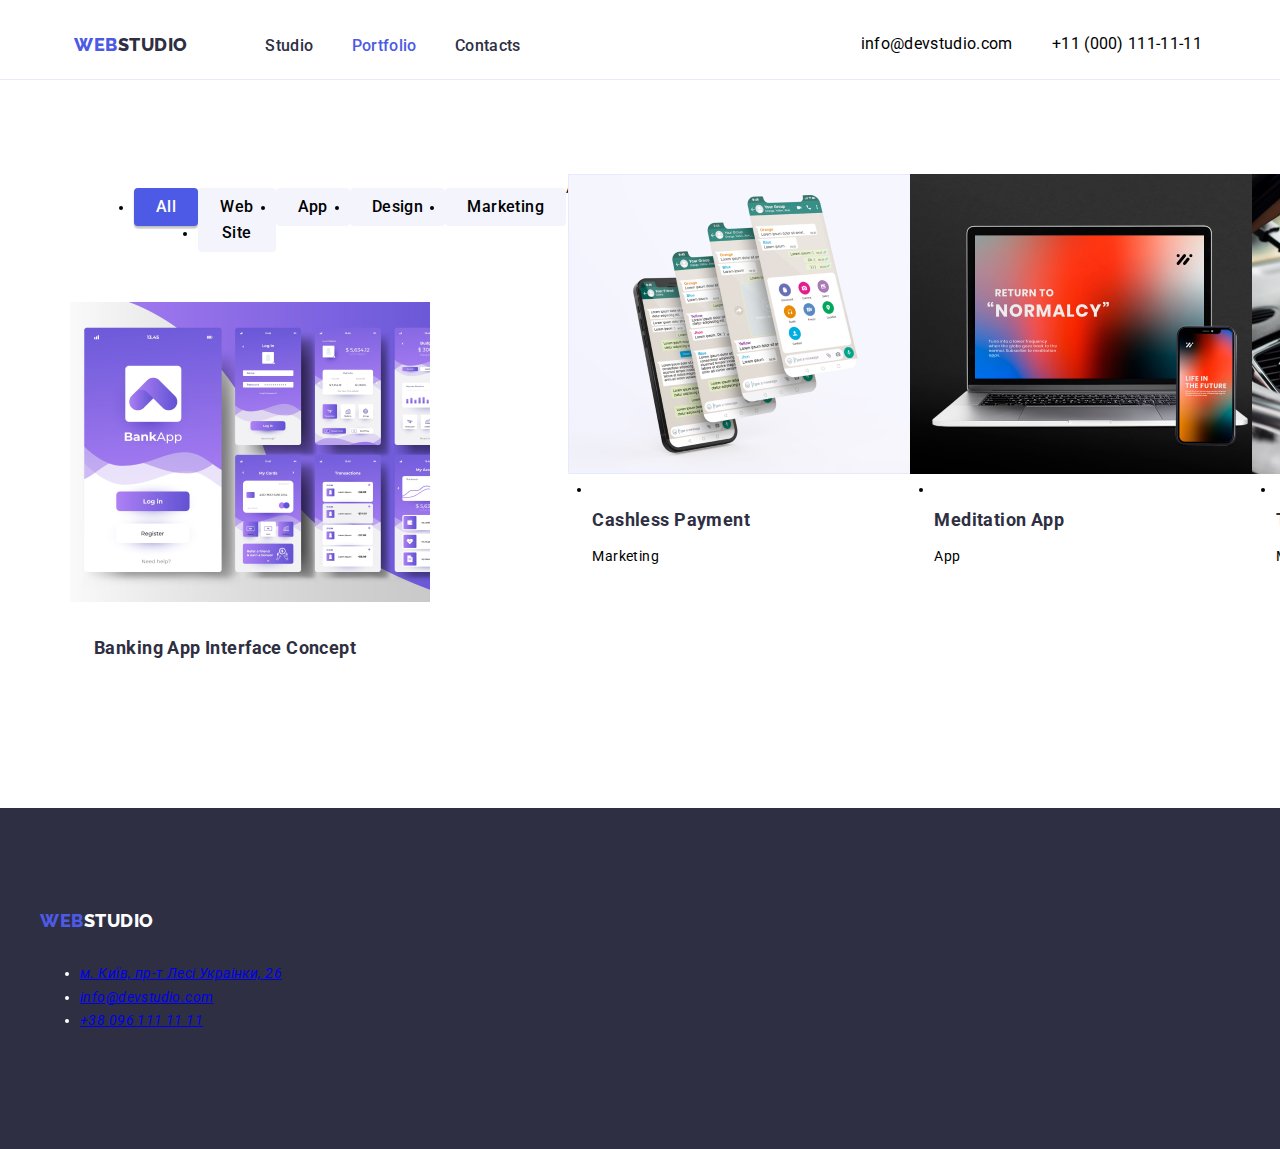
==== portfolio.html @ bc78ca80 "Made the main page" ====
<!DOCTYPE html>
<html lang="uk">
<head>
    <meta charset="UTF-8">
    <meta http-equiv="X-UA-Compatible" content="IE=edge">
    <meta name="viewport" content="width=device-width, initial-scale=1.0">
    <link rel="preconnect" href="https://fonts.googleapis.com">
    <link rel="preconnect" href="https://fonts.gstatic.com" crossorigin>
    <link href="https://fonts.googleapis.com/css2?family=Raleway:wght@700&family=Roboto:wght@400;500;700;900&display=swap" rel="stylesheet">
    <title>Portfolio</title>
    <link rel="stylesheet" href="https://cdnjs.cloudflare.com/ajax/libs/modern-normalize/1.0.0/modern-normalize.min.css">  
    <link rel="stylesheet" href="./css/styles.css">
</head>
<body>
    <header> 
        <div class="header-inner container">
            <nav class="main-nav">
                <a href="./index.html" class="logo">Web<span>Studio</span></a>
                <ul class="menu">
                    <li class="menu-item">
                        <a href="./index.html" class="menu-link">Studio</a>
                    </li>
                    <li class="menu-item">
                        <a href="./portfolio.html" class="active menu-link">Portfolio</a>
                    </li>
                    <li class="menu-item">
                        <a href="" class="menu-link">Contacts</a>
                    </li>
                </ul>
            </nav>
            <ul class="contact-info">
                <li class="contact-info-item">
                    <a href="mailto:info@devstudio.com" class="contact-info-link" lang="en">info@devstudio.com</a>
                </li>
                <li class="contact-info-item"><a href="tel:+380961111111" class="contact-info-link">+11 (000) 111-11-11</a></li>
            </ul>     
        </div>
    </header> 
    <main>
        <section class="projects">
            <div class="conteiner">
            <h1 class="visually-hidden">Portfolio</h1>
            <ul class="filter">
                <li><button type="button" class="active projects-filter-button">All</button></li>
                <li><button type="button" class="projects-filter-button">Web Site</button></li>
                <li><button type="button" class="projects-filter-button">App</button></li>
                <li><button type="button" class="projects-filter-button">Design</button></li>
                <li><button type="button" class="projects-filter-button">Marketing</button></li>       
            </ul>
            <ul class="projects-list">
                <li class="projects-item">
                    <a href="#" class="project-link" target="_blank">
                        <img src="./images/project-item-1.png" class="project-img"  alt="Banking App Interface Concept" width="360">
                        <div></div><h2 class="project-title">Banking App Interface Concept</h2></div>
                        <p class="project-descr">App</p>
                    </a>
                </li>
                <li class="projects-item">
                    <a href="#" class="project-link" target="_blank">
                        <img src="./images/our-work-img-2.png" class="project-img"  alt="Cashless Payment"  width="360">
                        <h2 class="project-title">Cashless Payment</h2>
                        <p class="project-descr">Marketing</p>
                    </a>
                </li>
                <li class="projects-item">
                    <a href="#" class="project-link" target="_blank">
                        <img src="./images/project-item-3.png" class="project-img"  alt="Meditation App" width="360">
                        <h2 class="project-title">Meditation App</h2>
                        <p class="project-descr">App</p>
                    </a>
                </li>
                <li class="projects-item">
                    <a href="#" class="project-link" target="_blank">
                        <img src="./images/project-item-4.png" class="project-img"  alt="Taxi Service" width="360">
                        <h2 class="project-title">Taxi Service</h2>
                        <p class="project-descr">Marketing</p>
                    </a>
                </li>
                <li class="projects-item">
                    <a href="#" class="project-link" target="_blank">
                        <img src="./images/project-item-5.png" class="project-img"  alt="Screen Illustrations" width="360">
                        <h2 class="project-title">Screen Illustrations</h2>
                        <p class="project-descr">Design</p>
                    </a>
                </li>
                <li class="projects-item">
                    <a href="#" class="project-link" target="_blank">
                        <img src="./images/project-item-6.png" class="project-img"  alt="Online Courses" width="360">
                        <h2 class="project-title">Online Courses</h2>
                        <p class="project-descr">Marketing</p>
                    </a>
                </li>
                <li class="projects-item">
                    <a href="#" class="project-link" target="_blank">
                        <img src="./images/project-item-7.png" class="project-img"  alt="Instagram Stories Concept" width="360">
                        <h2 class="project-title">Instagram Stories Concept</h2>
                        <p class="project-descr">Design</p>
                    </a>
                </li>
                <li class="projects-item">
                    <a href="#" class="project-link" target="_blank">
                        <img src="./images/project-item-8.png" class="project-img"  alt="Organic Food" width="360">
                        <h2 class="project-title">Organic Food</h2>
                        <p class="project-descr">Web Site</p>
                    </a>
                </li>
                <li class="projects-item">
                    <a href="#" class="project-link" target="_blank"> 
                        <img src="./images/project-item-9.png" class="project-img" alt="Fresh Coffee" width="360">
                        <h2 class="project-title">Fresh Coffee</h2>
                        <p class="project-descr">Web Site</p>
                    </a>
                </li>
            </ul>
        </div>
        </section>
    </main>
    <footer>
        <div class="footer-inner">
            <a href="./index.html" class="logo">Web<span>Studio</span></a>
            <address>
                <ul class="address-list">
                    <li class="address-item"><a href="https://goo.gl/maps/CPtrU1FHBa2aNyZL9" class="address-link" target="_blank" rel="noopener noreferrer nofollow">м. Київ, пр-т Лесі Украінки, 26</a></li>
                    <li class="address-item"><a href="mailto:info@devstudio.com" class="email address-link" lang="en">info@devstudio.com</a></li>
                    <li class="address-item"><a href="tel:+380961111111" class="tel address-link" >+38 096 111 11 11</a></li>
                </ul>
            </address>
        </div>
    </footer>
</body>
</html>
---- css/styles.css ----
:root {
  ---cmainl: #434455; 
  --secondary-cl: #2E2F42;
  --active-cl: #4D5AE5;
  --primary-white-color: #ffffff;
  --main-dark-bg-color: #2E2F42;
  --light-gray-color: #F4F4FD;
  --page-width: 1440px;
  --section-width: 1200px;
}
body { 
    margin: 0;
    background-color: var(--primary-white-color);
    color: var(--main-cl);
    font-family: 'Roboto', sans-serif;
    letter-spacing: 0.03em;
    font-size: 14px;
    line-height: 1.7;
}  
header {   
    margin: 0 auto;
    background-color: var(--primary-white-color);
    border-bottom: 1px solid #E7E9FC;
}
.container {
    width: 1128px;
    margin: auto;
    padding: 0;
}
.header-inner {
    margin: auto;
    padding: 34px;
    width: var(--section-width);
    position: relative;
    height: 79px;
}
.main-nav {
    align-items: center;
}
.main-nav .logo {
    padding: 24px 0;
    align-items: center;
    margin-right: 74px;
    color: var(--active-cl);
    text-decoration: none;

    font-family: 'Raleway';
    font-style: normal;
    font-weight: 800;
    font-size: 18px;
    line-height: 21px;
    letter-spacing: 0.03em;
    text-transform: uppercase;
}
.main-nav .logo span {
    color: var(--secondary-cl);
}
.menu {
    margin: 0;
    padding: 0;
    list-style: none;
    display: inline-block;
} 

.menu-item {
    display: inline-block;
    margin-right: 35px;
}

.menu-link {
    text-decoration: none;
    padding: 5px 0;
    font-family: 'Roboto';
    font-style: normal;
    font-weight: 500;
    font-size: 16px;
    line-height: 24px;
    letter-spacing: 0.02em;
    color: var(--secondary-cl);
}
.menu-link.active,
.menu-link:hover,
.menu-link:focus {
    color: var(--active-cl);
    
}
.contact-info {
    margin: 0;
    padding: 0;
    list-style: none;
    margin-left: auto;
    position: absolute;
    right: 38px;
    top: 32px;
}

.contact-info-item {
    display: inline-block;
    margin-left: 36px;
}
.contact-info-link {
    text-decoration: none;
    font-family: 'Roboto';
    font-style: normal;
    font-weight: 400;
    font-size: 16px;
    line-height: 24px;
    letter-spacing: 0.02em;
    color: var(--main-cl);
}
.contact-info-link:hover,
.contact-info-link:focus  {
    color: var(--active-cl);
}


/*Section promo*/
.promo {
    padding: 188px 0;
    background-color: var(--main-dark-bg-color);
    color: var(--primary-white-color);
    text-align: center;
}
.promo-title {
    margin: 0 auto 48px;
    max-width: 496px;
    font-family: 'Roboto';
    font-style: normal;
    font-weight: 700;
    font-size: 56px;
    line-height: 60px;
    text-align: center;
    letter-spacing: 0.02em;
}
.promo-button {
    margin: 0 auto;
    display: block;
    padding: 16px 32px;
    background-color: var(--active-cl);
    border: 0;
    height: 56px;
    width: px;
    border-radius: 4px;
    color: var(--primary-white-color);
    cursor: pointer;
    box-shadow: 0px 4px 4px rgba(0, 0, 0, 0.15);
    letter-spacing: 0.04em;
    font-family: 'Roboto';
    font-style: normal;
    font-weight: 500;
    font-size: 16px;
    line-height: 24px;
} 
.promo-button:active,
.promo-button:hover,
.promo-button:focus {
    background-color: #188CE8;
}

/*Section features*/
.features {
    padding: 120px 0 0;
}
.visually-hidden {
    position: absolute;
    white-space: nowrap;
    width: 1px;
    height: 1px;
    overflow: hidden;
    border: 0;
    padding: 0;
    clip: rect(0 0 0 0);
    clip-path: inset(50%);
    margin: -1px;
  } 
.features-list {
    margin: 0 -12px;
    padding: 0;
    list-style: none;
}
.features-item {
    margin: 0 12px 0 9px;
    display: inline-block;
    width: 264px;
    text-align: left;
}
.features-title {
    margin: 0 0 8px;
    font-family: 'Roboto';
    font-style: normal;
    font-weight: 500;
    font-size: 20px;
    line-height: 24px;
    letter-spacing: 0.02em;
    color: var(--secondary-cl);
}
.features-descr {
    margin: 0;
    font-family: 'Roboto';
    font-style: normal;
    font-weight: 400;
    font-size: 16px;
    line-height: 24px;
    letter-spacing: 0.02em;
    color: var(--main-cl);
}
/*Section our-work*/
.our-work {
    margin: 0 auto 112px;
    padding: 73px 0 0 0;
    
}
.our-work-list {
    text-align: center;
    margin: 0 -12px;
    padding: 0;
    list-style: none;
    align-items: center;
}
.our-work-item {
    margin: 0 12px 0 8px;
    display: inline-block;
}
.our-work-item img {
    width: 360px;
}
/*Section team*/
.team {
    margin: 0 auto;
    padding: 118px 0 120px;
    background-color: var(--light-gray-color)
}
.section-title {
    margin: 0 0 71px;
    font-weight: 700;
    font-size: 36px;
    line-height: 1.2;
    text-align: center;
    letter-spacing: 0.8px;
    color: var(--secondary-cl);
}
.team-list {
    display: block;
    text-align: center;
    margin: 0 -12px;
    padding: 0;
    list-style: none;
}
.team-item {
    display: inline-block;
    margin: 0 12px 0 8px;
    padding: 0 0 32px 0;
    background: var(--primary-white-color);
    box-shadow: 0px 1px 3px rgba(0, 0, 0, 0.12), 0px 1px 1px rgba(0, 0, 0, 0.14), 0px 2px 1px rgba(0, 0, 0, 0.2);
    border-radius: 0px 0px 4px 4px;
}
.team-title {
    margin: 24px 0 8px 0;
    color: var(--secondary-cl);
    font-family: 'Roboto';
    font-style: normal;
    font-weight: 500;
    font-size: 20px;
    line-height: 24px;
    text-align: center;
    letter-spacing: 0.02em;
}
.team-description {
    margin: 0;
    font-family: 'Roboto';
    font-style: normal;
    font-weight: 400;
    font-size: 16px;
    line-height: 24px;
    text-align: center;
    letter-spacing: 0.02em;
    color: var(--main-cl);
}
/*Footer*/
footer {
    margin: 0px auto;
    padding: 102px 0;
    background-color: var(--main-dark-bg-color);
    color: var(--primary-white-color);
}
.footer-inner {
    max-width: var(--section-width);
    margin: 0 auto;
    padding: 15 15px;
}
footer .logo {
    display: inline-block;
    margin-bottom: 17px;
    color: var(--active-cl);
    text-decoration: none;
    font-family: 'Raleway';
    font-style: normal;
    font-weight: 800;
    font-size: 18px;
    line-height: 21px;
    letter-spacing: 0.03em;
    text-transform: uppercase;
}
footer .logo span {
    color: var(--primary-white-color);
}
.footer-text {
    margin: 0;
    width: 264px;
    font-family: 'Roboto';
    font-style: normal;
    font-weight: 400;
    font-size: 16px;
    line-height: 24px;
    letter-spacing: 0.02em;
    color: var(--primary-white-color);
}
.projects {
    display: flex;
    padding: 94px 94px;
}
.projects .filter {
    display: flex;
    margin-bottom: 50px;
    text-align: center;
}
.projects-filter-button {
    font-family: inherit;
    border: 0;
    background: var(--light-gray-color);
    border-radius: 4px;
    font-weight: 500;
    font-size: 16px;
    line-height: 1.625;
    padding: 6px 22px;
    cursor: pointer;
    letter-spacing: inherit;
}
.projects-filter-button.active,
.projects-filter-button:hover,
.projects-filter-button:focus {
    background: var(--active-cl);
    box-shadow: 0px 3px 1px rgba(0, 0, 0, 0.1), 0px 1px 2px rgba(0, 0, 0, 0.08), 0px 2px 2px rgba(0, 0, 0, 0.12);
    color: var(--primary-white-color);
}
.projects-list {
    padding: 0px;
    list-style: none;
    display: flex;
    flex-wrap: wrap;
}
.projects-item {
    margin: 0 30px 30px 0;
    width: 370px;

}
.project-link {
    text-decoration: none;
    color: inherit;
}
.project-img {
    margin: 0 -24px 20px;
}
.project-title {
    margin: 0 0 4px;
    color: var(--secondary-cl);
    font-weight: 700;
    font-size: 18px;
    line-height: 2;
}
.project-descr {
    margin: 0;
    line-height: 2.14;
}
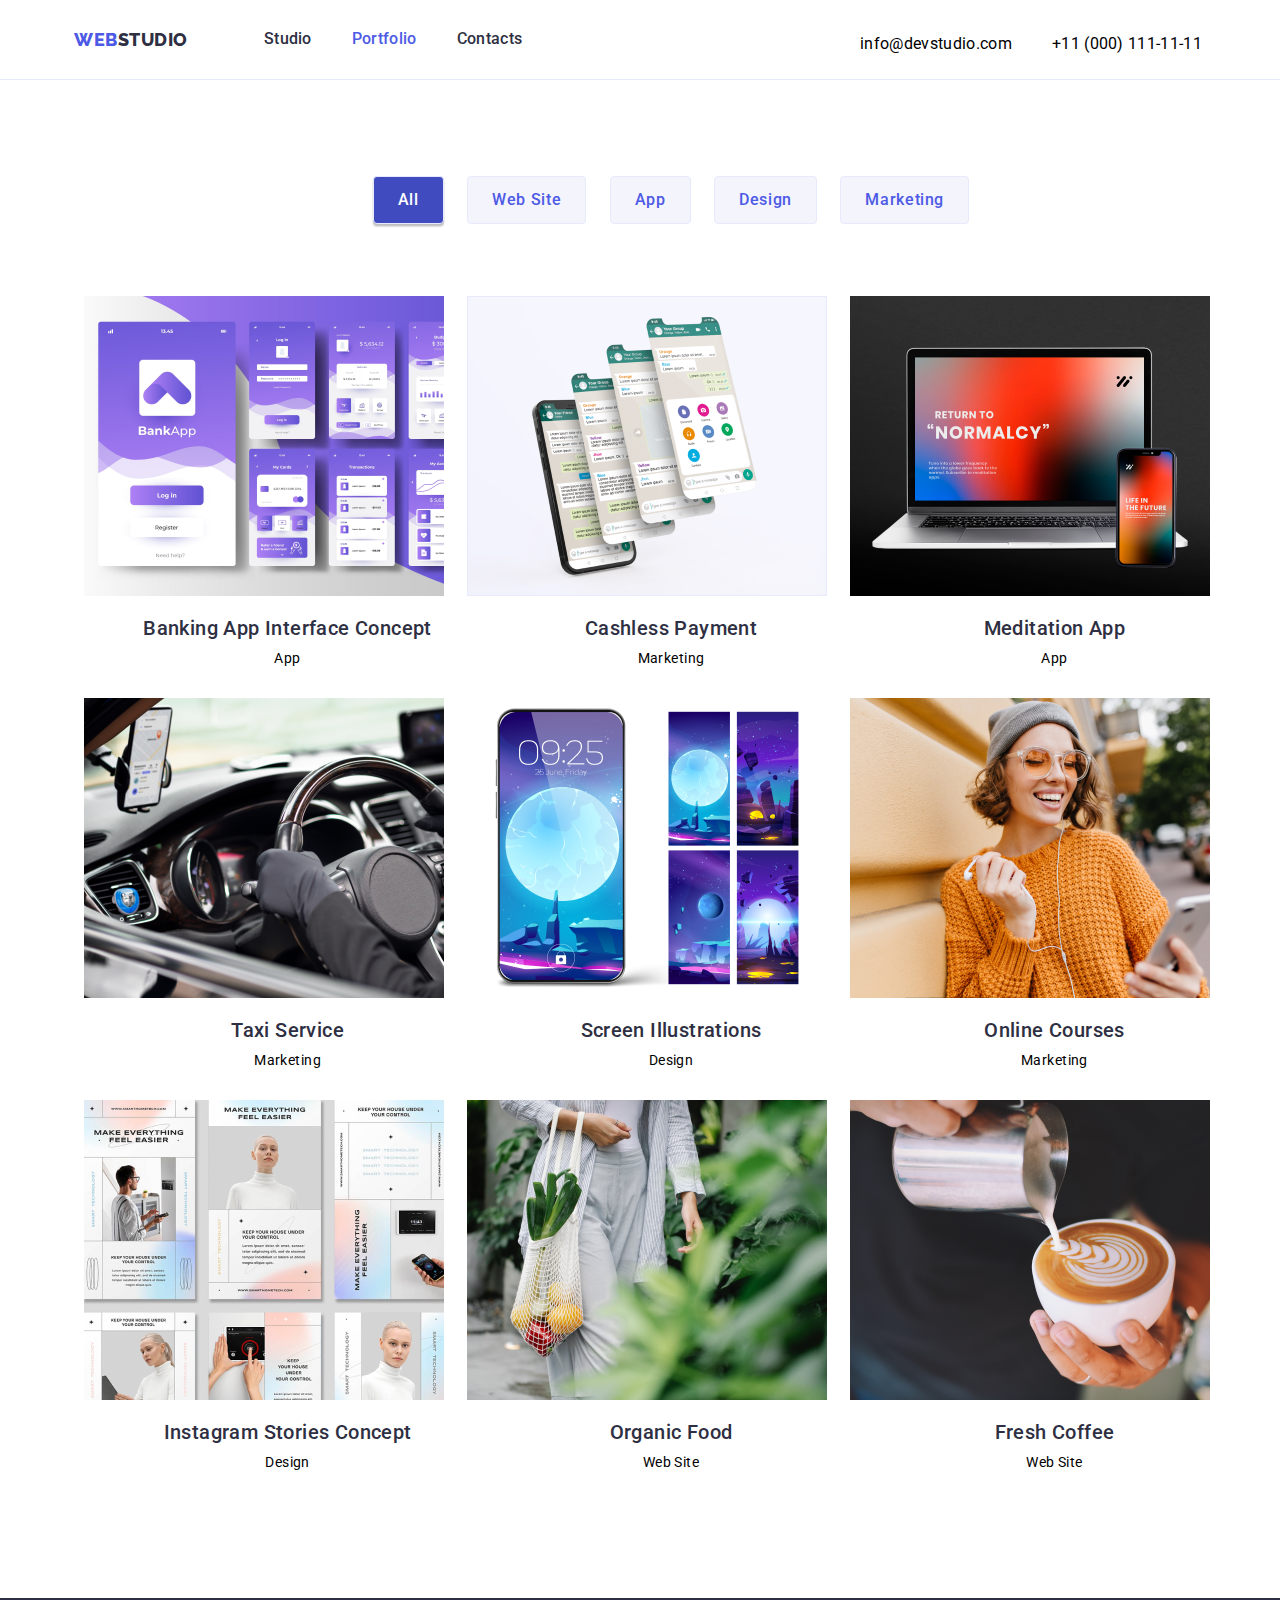
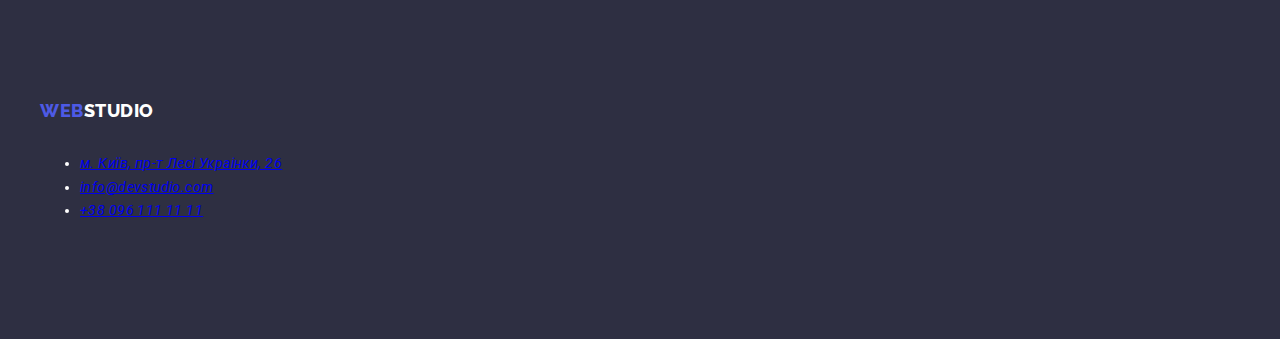
==== commit b52ba12e: "added portfolio, fixed heder errors" ====
--- a/portfolio.html
+++ b/portfolio.html
@@ -12,7 +12,7 @@
     <link rel="stylesheet" href="./css/styles.css">
 </head>
 <body>
-    <header> 
+    <header class="header"> 
         <div class="header-inner container">
             <nav class="main-nav">
                 <a href="./index.html" class="logo">Web<span>Studio</span></a>
@@ -38,7 +38,7 @@
     </header> 
     <main>
         <section class="projects">
-            <div class="conteiner">
+            <div class="container">
             <h1 class="visually-hidden">Portfolio</h1>
             <ul class="filter">
                 <li><button type="button" class="active projects-filter-button">All</button></li>
@@ -51,7 +51,7 @@
                 <li class="projects-item">
                     <a href="#" class="project-link" target="_blank">
                         <img src="./images/project-item-1.png" class="project-img"  alt="Banking App Interface Concept" width="360">
-                        <div></div><h2 class="project-title">Banking App Interface Concept</h2></div>
+                        <h2 class="project-title">Banking App Interface Concept</h2>
                         <p class="project-descr">App</p>
                     </a>
                 </li>
--- a/css/styles.css
+++ b/css/styles.css
@@ -2,6 +2,8 @@
   ---cmainl: #434455; 
   --secondary-cl: #2E2F42;
   --active-cl: #4D5AE5;
+  --active-cl2: #404BBF;
+
   --primary-white-color: #ffffff;
   --main-dark-bg-color: #2E2F42;
   --light-gray-color: #F4F4FD;
@@ -17,15 +19,22 @@
     font-size: 14px;
     line-height: 1.7;
 }  
-header {   
+img {
+    display: block;
+}
+.header {   
     margin: 0 auto;
     background-color: var(--primary-white-color);
     border-bottom: 1px solid #E7E9FC;
 }
 .container {
-    width: 1128px;
+    width: 1158px;
     margin: auto;
-    padding: 0;
+    padding: 0 15px;
+}
+.header .container {
+    display: flex;
+
 }
 .header-inner {
     margin: auto;
@@ -35,12 +44,13 @@
     height: 79px;
 }
 .main-nav {
+    display: flex;
     align-items: center;
 }
 .main-nav .logo {
     padding: 24px 0;
     align-items: center;
-    margin-right: 74px;
+    margin-right: 76px;
     color: var(--active-cl);
     text-decoration: none;
 
@@ -59,17 +69,12 @@
     margin: 0;
     padding: 0;
     list-style: none;
-    display: inline-block;
+    display: flex;
+    gap: 40px;
 } 
-
-.menu-item {
-    display: inline-block;
-    margin-right: 35px;
-}
-
 .menu-link {
     text-decoration: none;
-    padding: 5px 0;
+    padding: 24px 0;
     font-family: 'Roboto';
     font-style: normal;
     font-weight: 500;
@@ -85,6 +90,7 @@
     
 }
 .contact-info {
+    display: flex;
     margin: 0;
     padding: 0;
     list-style: none;
@@ -92,11 +98,7 @@
     position: absolute;
     right: 38px;
     top: 32px;
-}
-
-.contact-info-item {
-    display: inline-block;
-    margin-left: 36px;
+    gap: 40px;
 }
 .contact-info-link {
     text-decoration: none;
@@ -316,42 +318,51 @@
     color: var(--primary-white-color);
 }
 .projects {
-    display: flex;
-    padding: 94px 94px;
+    padding: 96px 94px;
 }
 .projects .filter {
-    display: flex;
-    margin-bottom: 50px;
-    text-align: center;
+    margin: 0 0 72px;
+    padding: 0;
+    text-align: center;
+}
+.projects .filter li {
+    margin: 0 12px 0 8px;
+    display: inline-block;
 }
 .projects-filter-button {
-    font-family: inherit;
-    border: 0;
-    background: var(--light-gray-color);
+    padding: 12px 24px;
+    height: 48px;
+    background: #F4F4FD;
+    border: 1px solid #E7E9FC;
     border-radius: 4px;
-    font-weight: 500;
-    font-size: 16px;
-    line-height: 1.625;
-    padding: 6px 22px;
-    cursor: pointer;
-    letter-spacing: inherit;
+    font-family: 'Roboto';
+    font-style: normal;
+    font-weight: 500;
+    font-size: 16px;
+    line-height: 24px;
+    display: flex;
+    align-items: center;
+    text-align: center;
+    letter-spacing: 0.04em;
+    color: #4D5AE5;
 }
 .projects-filter-button.active,
 .projects-filter-button:hover,
 .projects-filter-button:focus {
-    background: var(--active-cl);
+    background: var(--active-cl2);
     box-shadow: 0px 3px 1px rgba(0, 0, 0, 0.1), 0px 1px 2px rgba(0, 0, 0, 0.08), 0px 2px 2px rgba(0, 0, 0, 0.12);
     color: var(--primary-white-color);
 }
 .projects-list {
+    margin: 0 -12px;
     padding: 0px;
     list-style: none;
-    display: flex;
-    flex-wrap: wrap;
+    text-align: center;
 }
 .projects-item {
-    margin: 0 30px 30px 0;
-    width: 370px;
+    margin: 0 12px 24px 8px;
+    width: 360px;
+    display: inline-block;
 
 }
 .project-link {
@@ -364,9 +375,12 @@
 .project-title {
     margin: 0 0 4px;
     color: var(--secondary-cl);
-    font-weight: 700;
-    font-size: 18px;
-    line-height: 2;
+    font-family: 'Roboto';
+    font-style: normal;
+    font-weight: 500;
+    font-size: 20px;
+    line-height: 24px;
+    letter-spacing: 0.02em;
 }
 .project-descr {
     margin: 0;
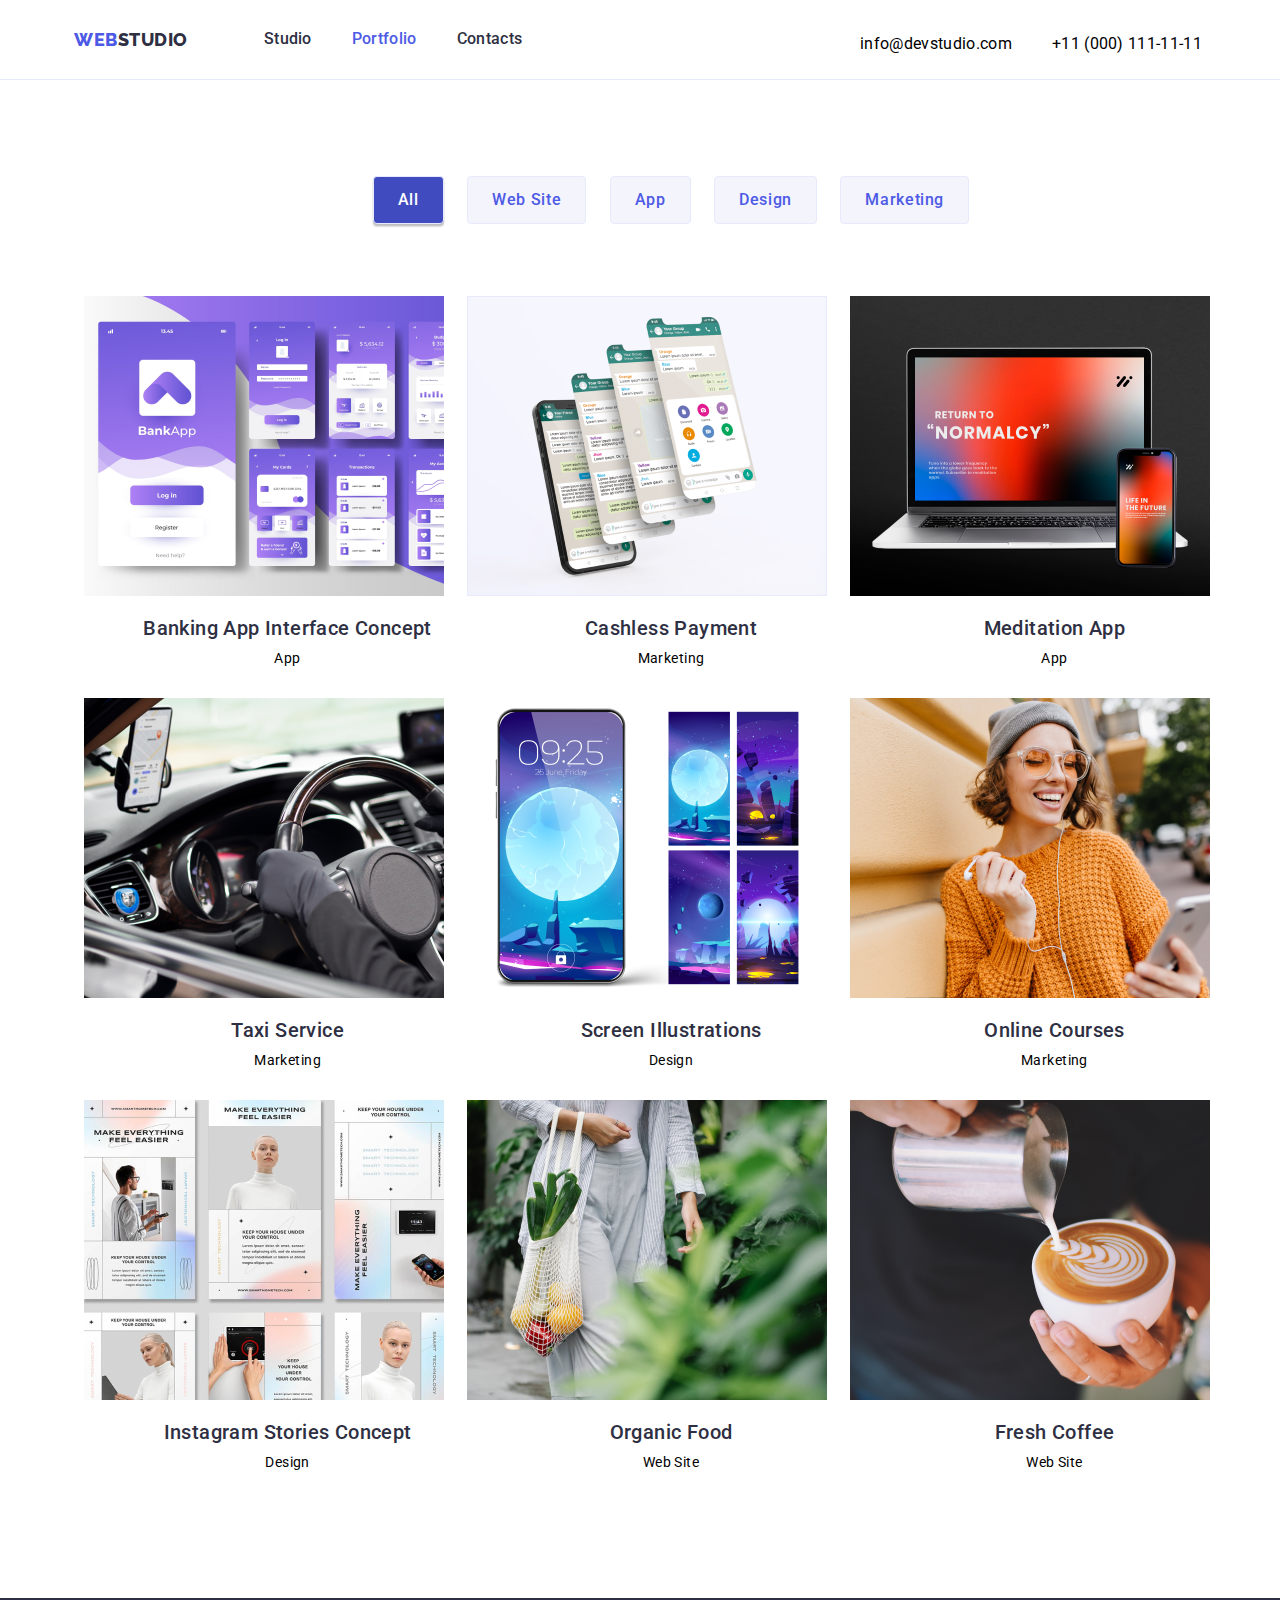
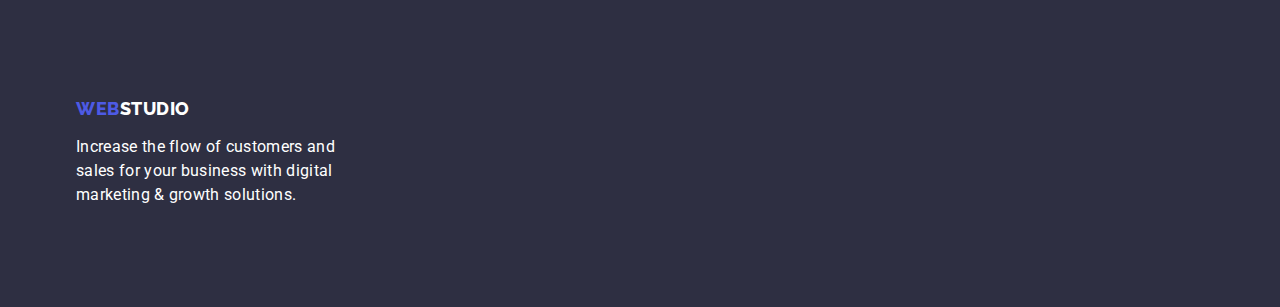
==== commit 7db12903: "Fixed the footer in the portfolio" ====
--- a/portfolio.html
+++ b/portfolio.html
@@ -116,15 +116,11 @@
         </section>
     </main>
     <footer>
-        <div class="footer-inner">
+        <div class="footer-inner container">
             <a href="./index.html" class="logo">Web<span>Studio</span></a>
-            <address>
-                <ul class="address-list">
-                    <li class="address-item"><a href="https://goo.gl/maps/CPtrU1FHBa2aNyZL9" class="address-link" target="_blank" rel="noopener noreferrer nofollow">м. Київ, пр-т Лесі Украінки, 26</a></li>
-                    <li class="address-item"><a href="mailto:info@devstudio.com" class="email address-link" lang="en">info@devstudio.com</a></li>
-                    <li class="address-item"><a href="tel:+380961111111" class="tel address-link" >+38 096 111 11 11</a></li>
-                </ul>
-            </address>
+            <p class="footer-text">
+                Increase the flow of customers and sales for your business with digital marketing & growth solutions.
+            </p>
         </div>
     </footer>
 </body>
--- a/css/styles.css
+++ b/css/styles.css
@@ -67,7 +67,7 @@
 }
 .menu {
     margin: 0;
-    padding: 0;
+    padding: 24px 0;
     list-style: none;
     display: flex;
     gap: 40px;
@@ -152,6 +152,7 @@
     font-weight: 500;
     font-size: 16px;
     line-height: 24px;
+    min-width: 169px;
 } 
 .promo-button:active,
 .promo-button:hover,
@@ -161,7 +162,7 @@
 
 /*Section features*/
 .features {
-    padding: 120px 0 0;
+    padding: 120px 0;
 }
 .visually-hidden {
     position: absolute;
@@ -176,18 +177,30 @@
     margin: -1px;
   } 
 .features-list {
-    margin: 0 -12px;
-    padding: 0;
-    list-style: none;
+    display: flex;
+    margin: 0;
+    padding: 0;
+    list-style: none;
+    gap: 24px;
 }
 .features-item {
-    margin: 0 12px 0 9px;
-    display: inline-block;
     width: 264px;
     text-align: left;
 }
+.features-item:first-child {
+    width: calc((100% - 72px) / 4);
+}
+.features-item:nth-child(2) {
+    width: calc((100% - 72px) / 4);
+}
+.features-item:nth-child(3) {
+    width: calc((100% - 72px) / 4);
+}
+.features-item:nth-child(4) {
+    width: calc((100% - 72px) / 4);
+}
 .features-title {
-    margin: 0 0 8px;
+    margin-bottom: 8px;
     font-family: 'Roboto';
     font-style: normal;
     font-weight: 500;
@@ -208,20 +221,22 @@
 }
 /*Section our-work*/
 .our-work {
-    margin: 0 auto 112px;
-    padding: 73px 0 0 0;
-    
+    margin-bottom: 72px;
+    padding: 120px;
 }
 .our-work-list {
+    display: flex;
     text-align: center;
     margin: 0 -12px;
     padding: 0;
     list-style: none;
     align-items: center;
+    gap: 24px;
 }
 .our-work-item {
     margin: 0 12px 0 8px;
     display: inline-block;
+    width: calc((100% - 48px) / 3);
 }
 .our-work-item img {
     width: 360px;
@@ -229,11 +244,11 @@
 /*Section team*/
 .team {
     margin: 0 auto;
-    padding: 118px 0 120px;
+    padding: 120px 0;
     background-color: var(--light-gray-color)
 }
 .section-title {
-    margin: 0 0 71px;
+    margin-bottom: 72px;
     font-weight: 700;
     font-size: 36px;
     line-height: 1.2;
@@ -242,15 +257,29 @@
     color: var(--secondary-cl);
 }
 .team-list {
-    display: block;
+    display: flex;
     text-align: center;
     margin: 0 -12px;
     padding: 0;
     list-style: none;
+    gap: 24px;
+}
+.section-name-position {
+    padding: 32px 16px;
+}
+.section-name-position2 {
+    padding: 32px 16px;
+}
+.section-name-position3 {
+    padding: 32px 16px;
+}
+.section-name-position4 {
+    padding: 32px 16px;
 }
 .team-item {
     display: inline-block;
     margin: 0 12px 0 8px;
+    width: calc((100% - 72px) / 4);
     padding: 0 0 32px 0;
     background: var(--primary-white-color);
     box-shadow: 0px 1px 3px rgba(0, 0, 0, 0.12), 0px 1px 1px rgba(0, 0, 0, 0.14), 0px 2px 1px rgba(0, 0, 0, 0.2);
@@ -281,7 +310,7 @@
 /*Footer*/
 footer {
     margin: 0px auto;
-    padding: 102px 0;
+    padding: 100px 0;
     background-color: var(--main-dark-bg-color);
     color: var(--primary-white-color);
 }
@@ -292,7 +321,7 @@
 }
 footer .logo {
     display: inline-block;
-    margin-bottom: 17px;
+    margin-bottom: 16px;
     color: var(--active-cl);
     text-decoration: none;
     font-family: 'Raleway';
@@ -370,6 +399,7 @@
     color: inherit;
 }
 .project-img {
+    display: block;
     margin: 0 -24px 20px;
 }
 .project-title {
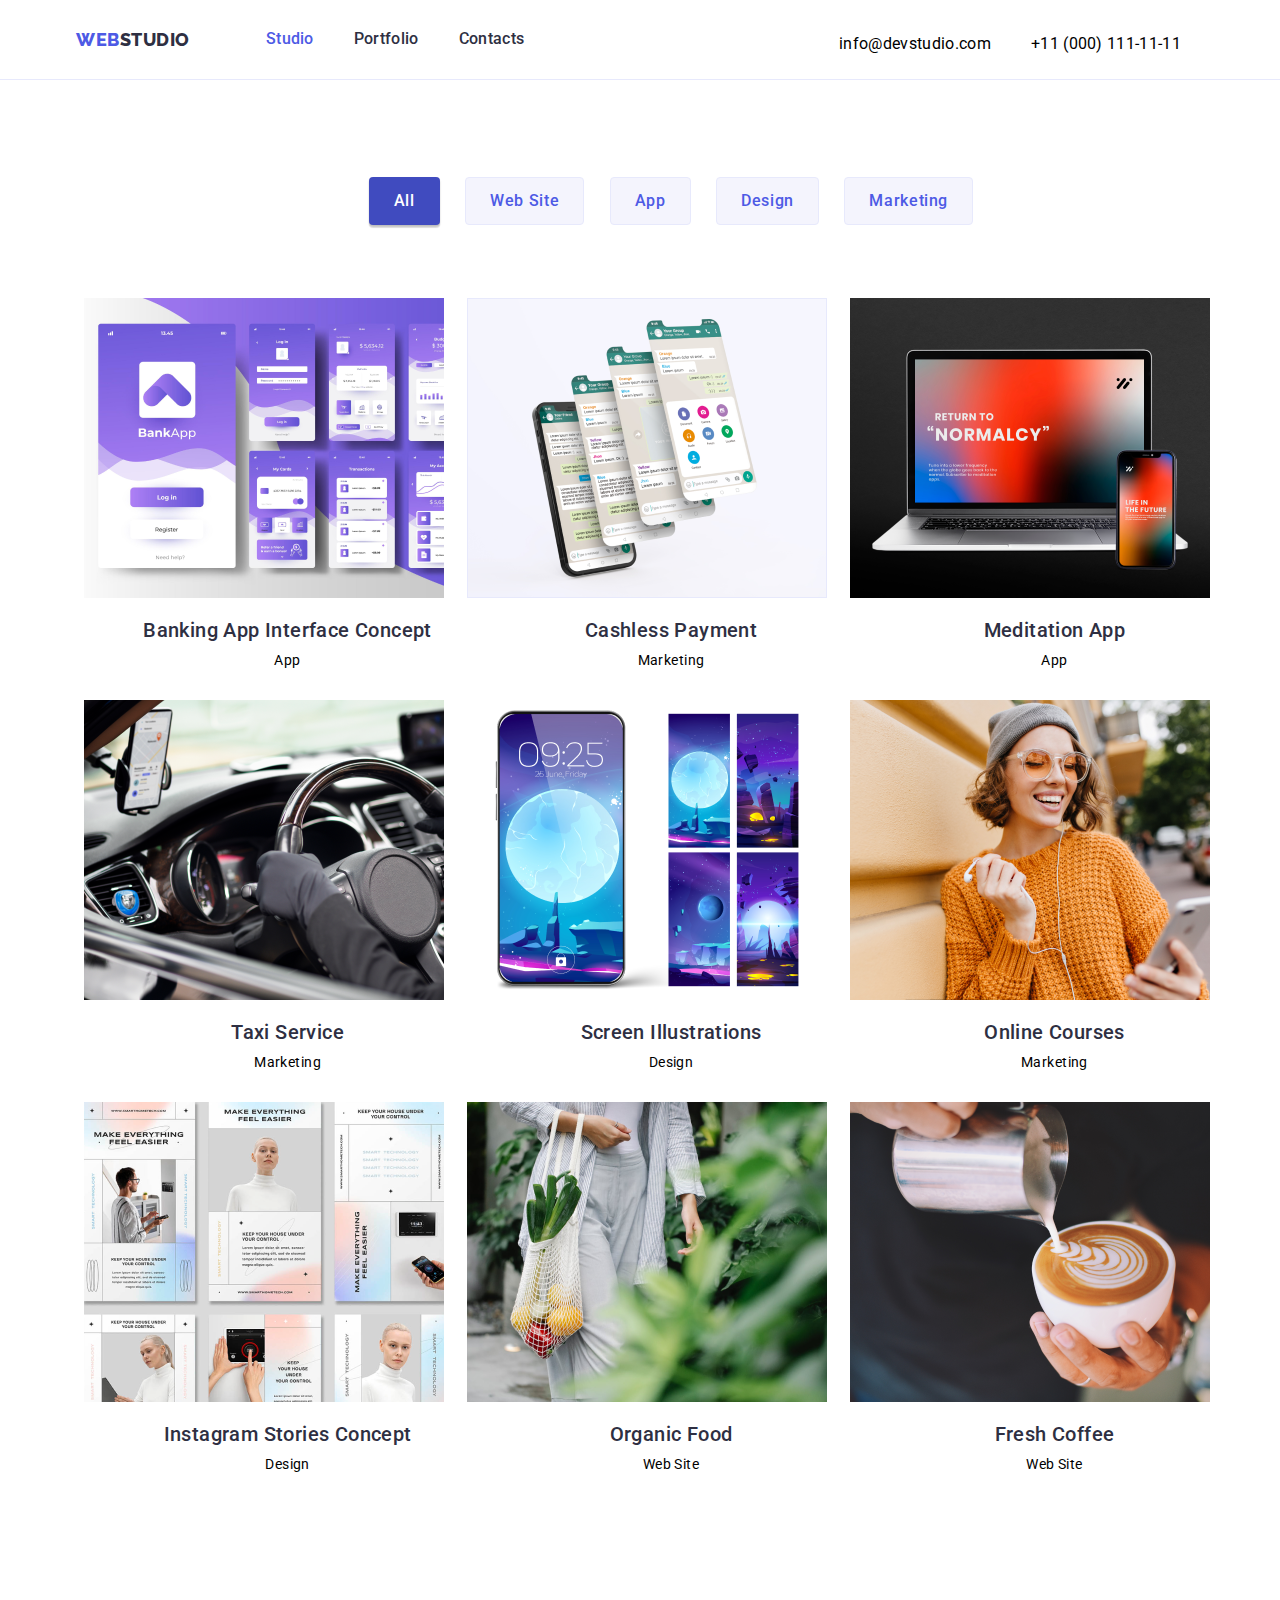
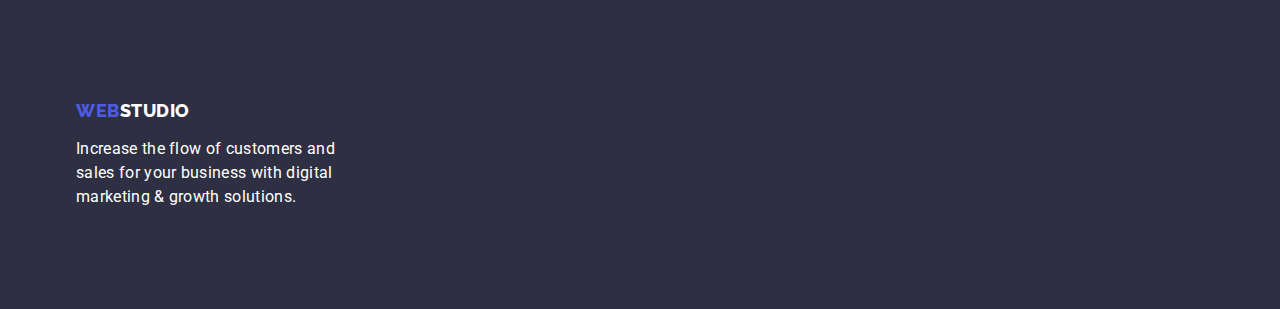
==== commit f817c45f: "fixed portfolio header" ====
--- a/portfolio.html
+++ b/portfolio.html
@@ -13,27 +13,29 @@
 </head>
 <body>
     <header class="header"> 
-        <div class="header-inner container">
+        <div class="container header-inner">
             <nav class="main-nav">
                 <a href="./index.html" class="logo">Web<span>Studio</span></a>
                 <ul class="menu">
                     <li class="menu-item">
-                        <a href="./index.html" class="menu-link">Studio</a>
+                        <a href="./index.html" class="active menu-link">Studio</a>
                     </li>
                     <li class="menu-item">
-                        <a href="./portfolio.html" class="active menu-link">Portfolio</a>
+                        <a href="./portfolio.html" class="menu-link">Portfolio</a>
                     </li>
                     <li class="menu-item">
                         <a href="" class="menu-link">Contacts</a>
                     </li>
                 </ul>
             </nav>
-            <ul class="contact-info">
-                <li class="contact-info-item">
-                    <a href="mailto:info@devstudio.com" class="contact-info-link" lang="en">info@devstudio.com</a>
-                </li>
-                <li class="contact-info-item"><a href="tel:+380961111111" class="contact-info-link">+11 (000) 111-11-11</a></li>
-            </ul>     
+            <address>
+                <ul class="contact-info">
+                    <li class="contact-info-item">
+                        <a href="mailto:info@devstudio.com" class="contact-info-link" lang="en">info@devstudio.com</a>
+                    </li>
+                    <li class="contact-info-item"><a href="tel:+380961111111" class="contact-info-link">+11 (000) 111-11-11</a></li>
+                </ul>  
+            </address>   
         </div>
     </header> 
     <main>
--- a/css/styles.css
+++ b/css/styles.css
@@ -38,8 +38,6 @@
 }
 .header-inner {
     margin: auto;
-    padding: 34px;
-    width: var(--section-width);
     position: relative;
     height: 79px;
 }
@@ -101,6 +99,7 @@
     gap: 40px;
 }
 .contact-info-link {
+    display: flex;
     text-decoration: none;
     font-family: 'Roboto';
     font-style: normal;
@@ -109,6 +108,7 @@
     line-height: 24px;
     letter-spacing: 0.02em;
     color: var(--main-cl);
+    gap: 40px;
 }
 .contact-info-link:hover,
 .contact-info-link:focus  {
@@ -188,15 +188,19 @@
     text-align: left;
 }
 .features-item:first-child {
+    margin-right: 24px;
     width: calc((100% - 72px) / 4);
 }
 .features-item:nth-child(2) {
+    margin-right: 24px;
     width: calc((100% - 72px) / 4);
 }
 .features-item:nth-child(3) {
+    margin-right: 24px;
     width: calc((100% - 72px) / 4);
 }
 .features-item:nth-child(4) {
+    margin-right: 0px;
     width: calc((100% - 72px) / 4);
 }
 .features-title {
@@ -357,8 +361,14 @@
 .projects .filter li {
     margin: 0 12px 0 8px;
     display: inline-block;
-}
-.projects-filter-button {
+    border: 1px solid transparent;
+}
+.projects-filter-button,
+.projects .filter li:nth-child(1) button,
+.projects .filter li:nth-child(2) button,
+.projects .filter li:nth-child(3) button,
+.projects .filter li:nth-child(4) button,
+.projects .filter li:nth-child(5) button {
     padding: 12px 24px;
     height: 48px;
     background: #F4F4FD;
@@ -375,9 +385,15 @@
     letter-spacing: 0.04em;
     color: #4D5AE5;
 }
+.projects-filter-button:hover {
+    border: 1px solid transparent;
+}
+.projects-filter-button:focus {
+    border: 1px solid transparent;
+}
 .projects-filter-button.active,
-.projects-filter-button:hover,
-.projects-filter-button:focus {
+.projects .filter li:nth-child(1) button.active {
+    border: 1px solid transparent;
     background: var(--active-cl2);
     box-shadow: 0px 3px 1px rgba(0, 0, 0, 0.1), 0px 1px 2px rgba(0, 0, 0, 0.08), 0px 2px 2px rgba(0, 0, 0, 0.12);
     color: var(--primary-white-color);
@@ -402,7 +418,7 @@
     display: block;
     margin: 0 -24px 20px;
 }
-.project-title {
+.project-title {    
     margin: 0 0 4px;
     color: var(--secondary-cl);
     font-family: 'Roboto';
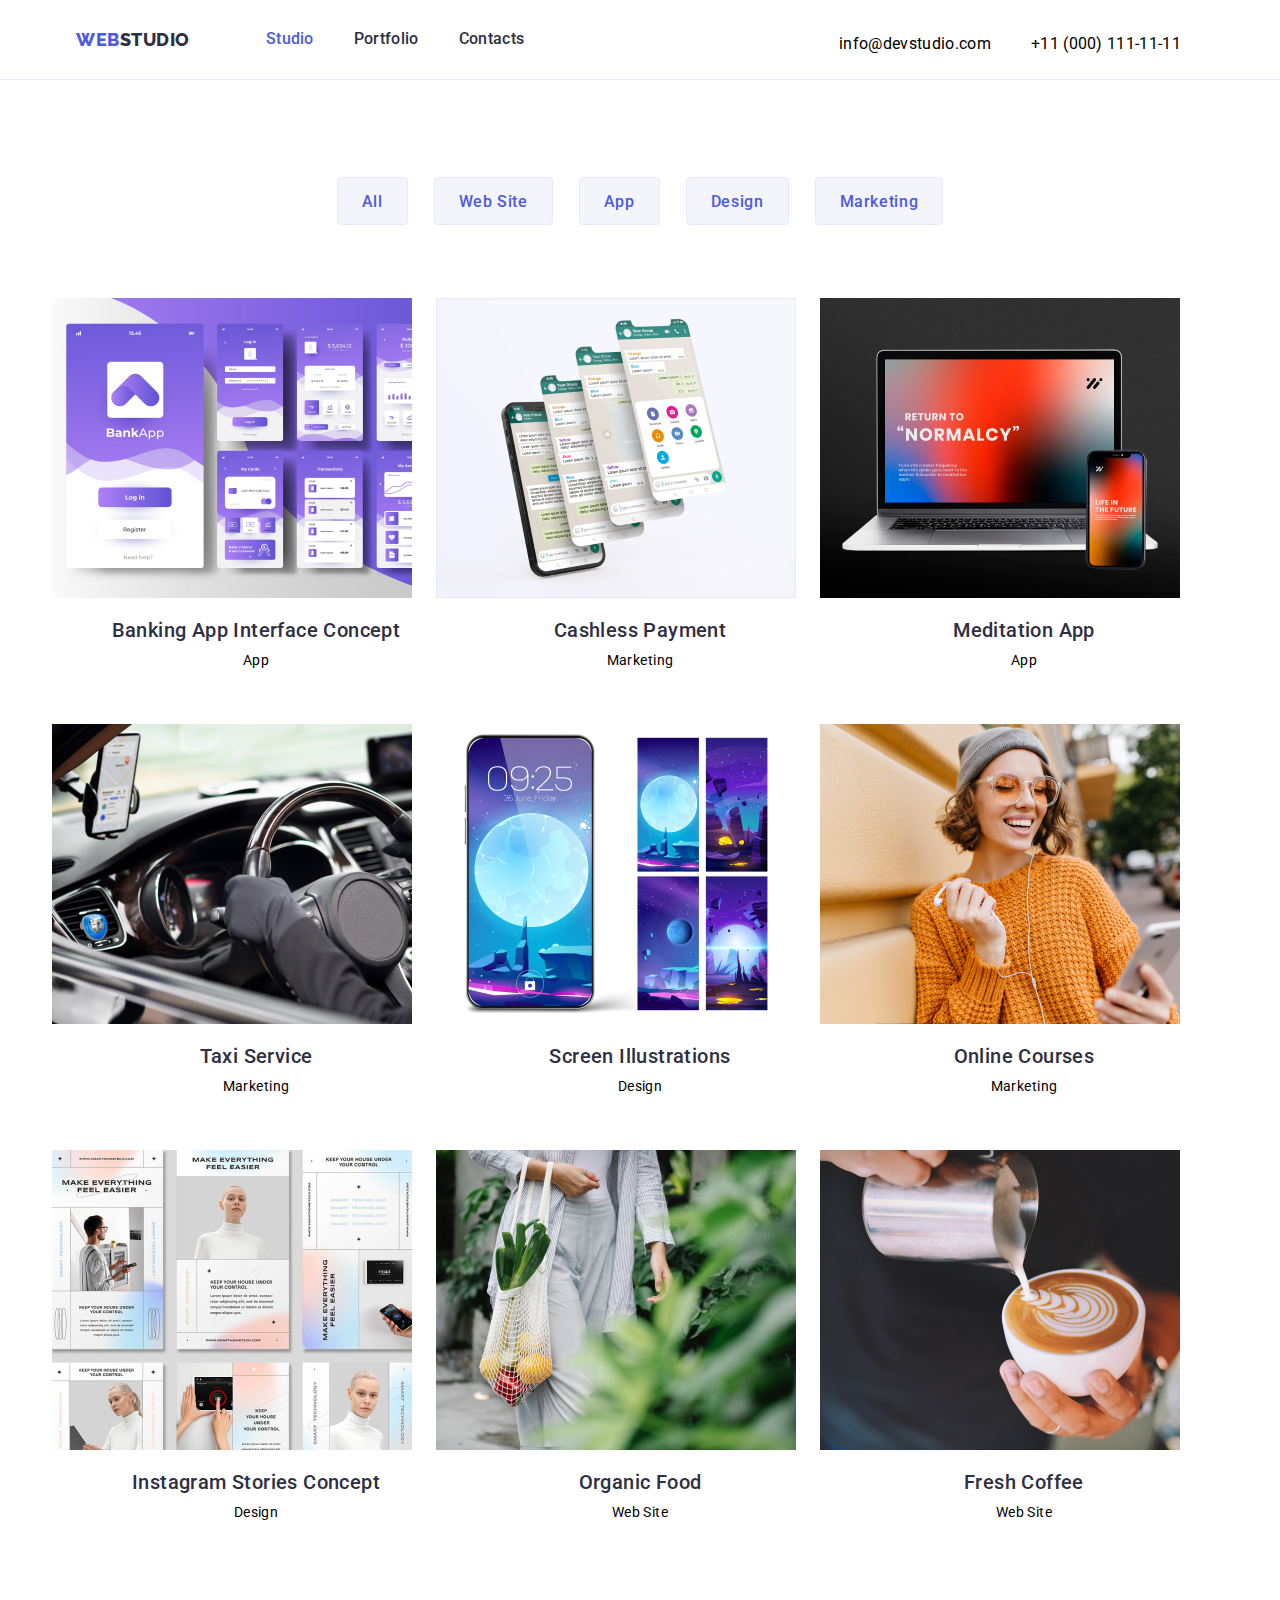
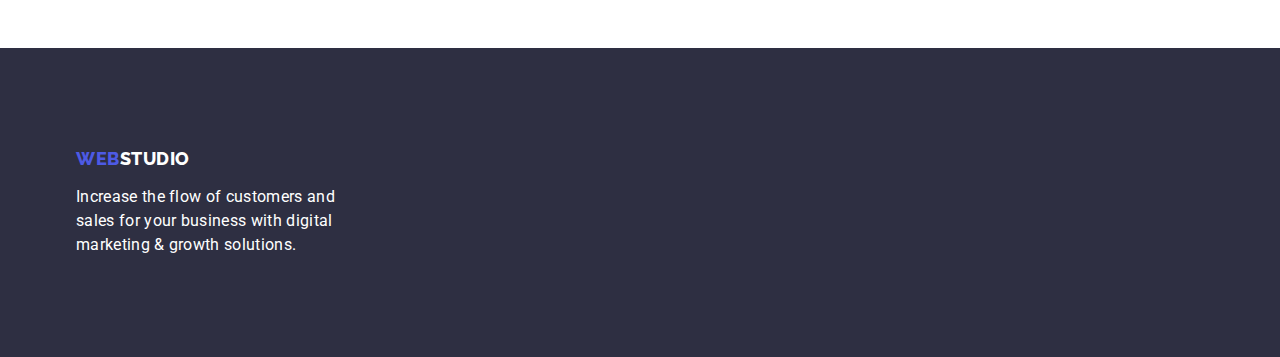
==== commit bd069ee8: "fixed portfolio errors" ====
--- a/portfolio.html
+++ b/portfolio.html
@@ -43,7 +43,7 @@
             <div class="container">
             <h1 class="visually-hidden">Portfolio</h1>
             <ul class="filter">
-                <li><button type="button" class="active projects-filter-button">All</button></li>
+                <li><button type="button" class="projects-filter-button">All</button></li>
                 <li><button type="button" class="projects-filter-button">Web Site</button></li>
                 <li><button type="button" class="projects-filter-button">App</button></li>
                 <li><button type="button" class="projects-filter-button">Design</button></li>
--- a/css/styles.css
+++ b/css/styles.css
@@ -3,7 +3,7 @@
   --secondary-cl: #2E2F42;
   --active-cl: #4D5AE5;
   --active-cl2: #404BBF;
-
+  --light-gray-border-color: #e7e9fc;
   --primary-white-color: #ffffff;
   --main-dark-bg-color: #2E2F42;
   --light-gray-color: #F4F4FD;
@@ -184,24 +184,8 @@
     gap: 24px;
 }
 .features-item {
-    width: 264px;
+    width: calc((100% - 72px) / 4);
     text-align: left;
-}
-.features-item:first-child {
-    margin-right: 24px;
-    width: calc((100% - 72px) / 4);
-}
-.features-item:nth-child(2) {
-    margin-right: 24px;
-    width: calc((100% - 72px) / 4);
-}
-.features-item:nth-child(3) {
-    margin-right: 24px;
-    width: calc((100% - 72px) / 4);
-}
-.features-item:nth-child(4) {
-    margin-right: 0px;
-    width: calc((100% - 72px) / 4);
 }
 .features-title {
     margin-bottom: 8px;
@@ -226,7 +210,7 @@
 /*Section our-work*/
 .our-work {
     margin-bottom: 72px;
-    padding: 120px;
+    padding: 0 0 120px;
 }
 .our-work-list {
     display: flex;
@@ -238,8 +222,6 @@
     gap: 24px;
 }
 .our-work-item {
-    margin: 0 12px 0 8px;
-    display: inline-block;
     width: calc((100% - 48px) / 3);
 }
 .our-work-item img {
@@ -263,7 +245,7 @@
 .team-list {
     display: flex;
     text-align: center;
-    margin: 0 -12px;
+    margin: 0;
     padding: 0;
     list-style: none;
     gap: 24px;
@@ -271,20 +253,10 @@
 .section-name-position {
     padding: 32px 16px;
 }
-.section-name-position2 {
-    padding: 32px 16px;
-}
-.section-name-position3 {
-    padding: 32px 16px;
-}
-.section-name-position4 {
-    padding: 32px 16px;
-}
+
 .team-item {
-    display: inline-block;
-    margin: 0 12px 0 8px;
+    margin: 0;
     width: calc((100% - 72px) / 4);
-    padding: 0 0 32px 0;
     background: var(--primary-white-color);
     box-shadow: 0px 1px 3px rgba(0, 0, 0, 0.12), 0px 1px 1px rgba(0, 0, 0, 0.14), 0px 2px 1px rgba(0, 0, 0, 0.2);
     border-radius: 0px 0px 4px 4px;
@@ -351,37 +323,31 @@
     color: var(--primary-white-color);
 }
 .projects {
-    padding: 96px 94px;
+    padding: 96px 0 120px;
 }
 .projects .filter {
+    display: flex;
+    justify-content: center;
     margin: 0 0 72px;
     padding: 0;
     text-align: center;
+    list-style: none;
+    gap: 24px;
 }
 .projects .filter li {
-    margin: 0 12px 0 8px;
-    display: inline-block;
     border: 1px solid transparent;
 }
-.projects-filter-button,
-.projects .filter li:nth-child(1) button,
-.projects .filter li:nth-child(2) button,
-.projects .filter li:nth-child(3) button,
-.projects .filter li:nth-child(4) button,
-.projects .filter li:nth-child(5) button {
+.projects-filter-button {
     padding: 12px 24px;
     height: 48px;
     background: #F4F4FD;
-    border: 1px solid #E7E9FC;
+    border: 1px solid var(--light-gray-border-color);
     border-radius: 4px;
     font-family: 'Roboto';
     font-style: normal;
     font-weight: 500;
     font-size: 16px;
     line-height: 24px;
-    display: flex;
-    align-items: center;
-    text-align: center;
     letter-spacing: 0.04em;
     color: #4D5AE5;
 }
@@ -399,16 +365,17 @@
     color: var(--primary-white-color);
 }
 .projects-list {
-    margin: 0 -12px;
+    display: flex;
+    flex-wrap: wrap;
+    margin: 0;
     padding: 0px;
     list-style: none;
     text-align: center;
+    column-gap: 24px;
+    row-gap: 48px;
 }
 .projects-item {
-    margin: 0 12px 24px 8px;
-    width: 360px;
-    display: inline-block;
-
+    width: calc((100% - 48px) / 3);
 }
 .project-link {
     text-decoration: none;
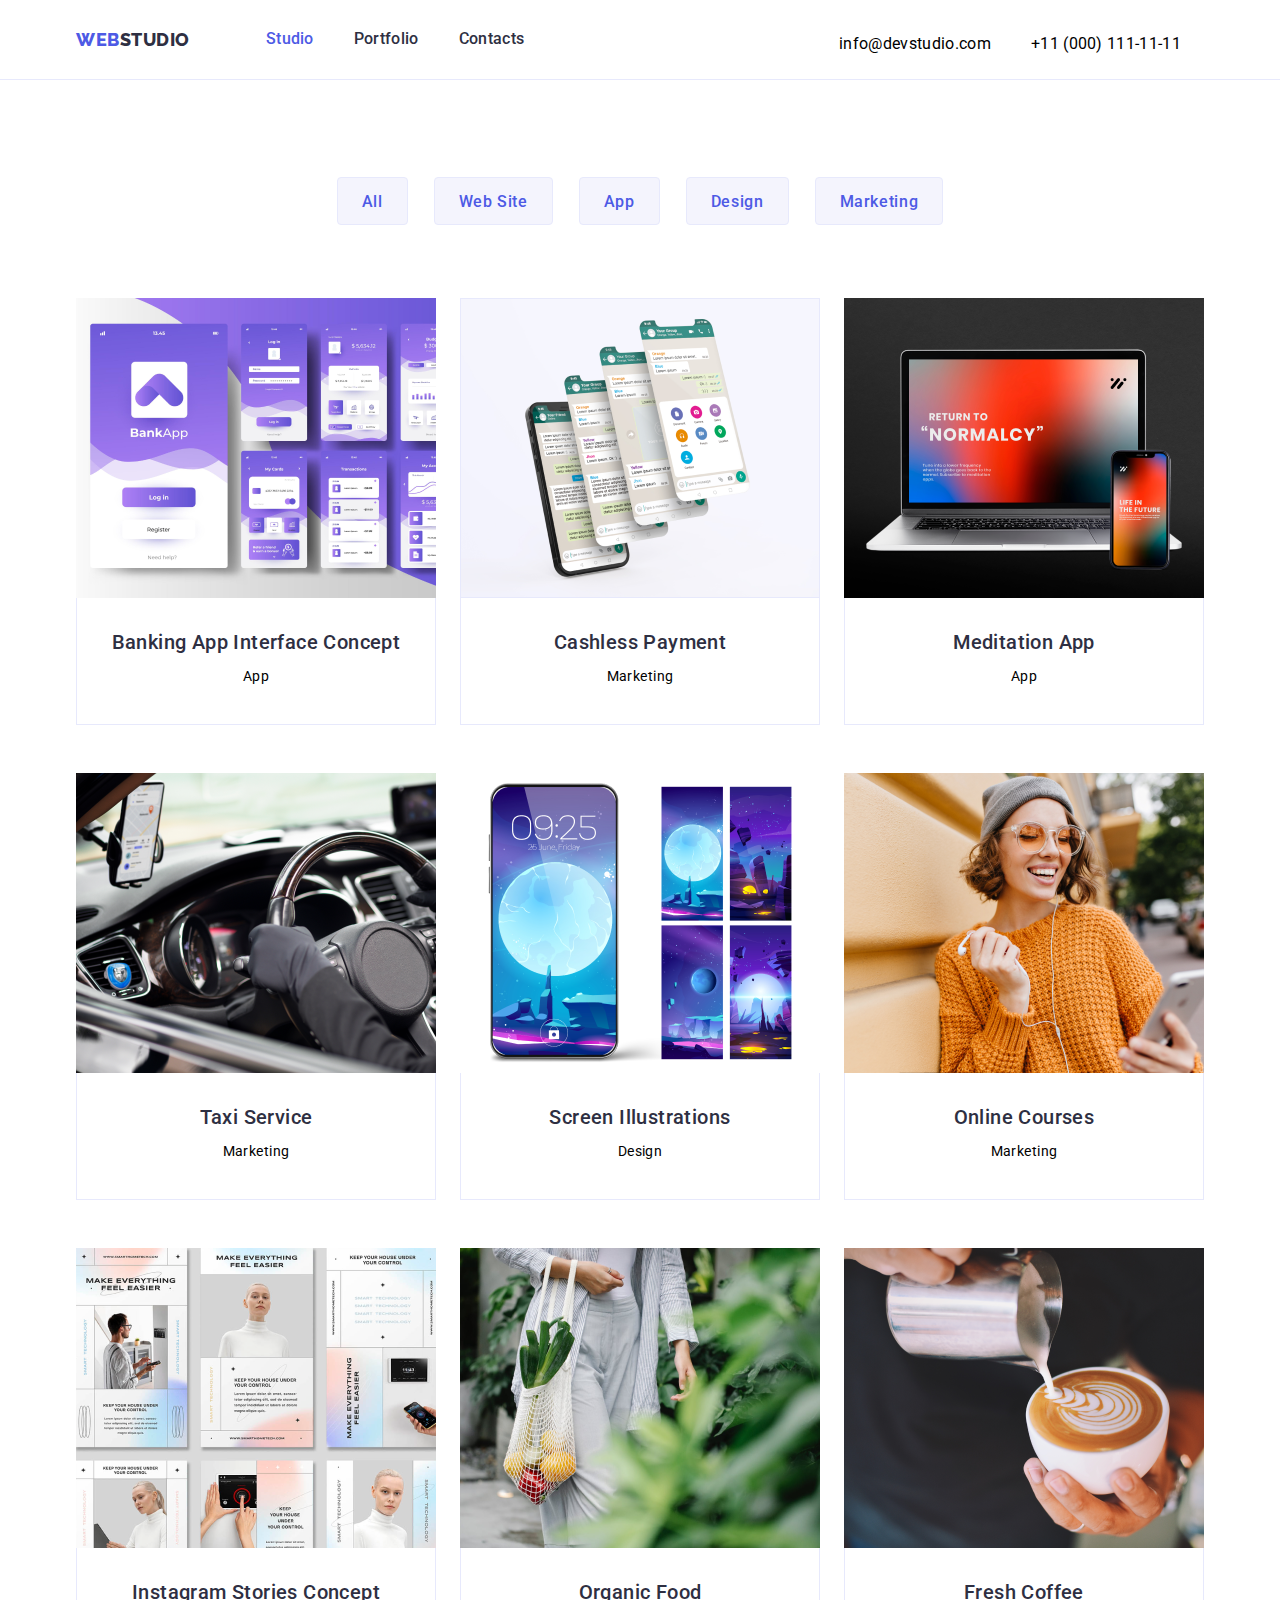
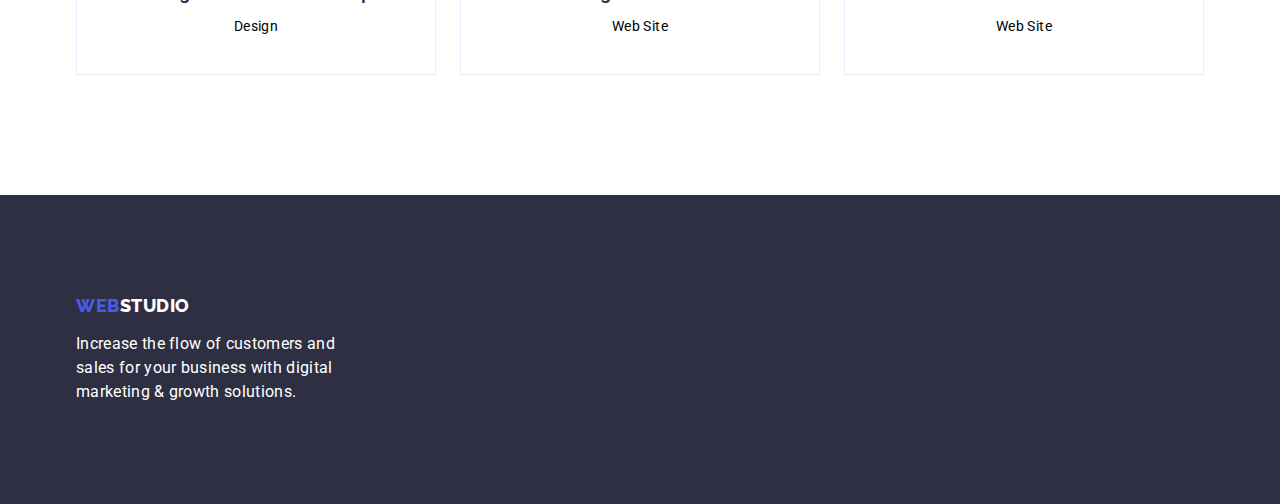
==== commit 86a83f95: "fixed portfolio errors" ====
--- a/portfolio.html
+++ b/portfolio.html
@@ -53,64 +53,82 @@
                 <li class="projects-item">
                     <a href="#" class="project-link" target="_blank">
                         <img src="./images/project-item-1.png" class="project-img"  alt="Banking App Interface Concept" width="360">
-                        <h2 class="project-title">Banking App Interface Concept</h2>
-                        <p class="project-descr">App</p>
+                        <div class="projects-item-text">
+                            <h2 class="project-title">Banking App Interface Concept</h2>
+                            <p class="project-descr">App</p>
+                        </div>
                     </a>
                 </li>
                 <li class="projects-item">
                     <a href="#" class="project-link" target="_blank">
                         <img src="./images/our-work-img-2.png" class="project-img"  alt="Cashless Payment"  width="360">
-                        <h2 class="project-title">Cashless Payment</h2>
-                        <p class="project-descr">Marketing</p>
+                        <div class="projects-item-text">
+                            <h2 class="project-title">Cashless Payment</h2>
+                            <p class="project-descr">Marketing</p>
+                        </div>
                     </a>
                 </li>
                 <li class="projects-item">
                     <a href="#" class="project-link" target="_blank">
                         <img src="./images/project-item-3.png" class="project-img"  alt="Meditation App" width="360">
-                        <h2 class="project-title">Meditation App</h2>
-                        <p class="project-descr">App</p>
+                        <div class="projects-item-text">
+                            <h2 class="project-title">Meditation App</h2>
+                            <p class="project-descr">App</p>
+                        </div>
                     </a>
                 </li>
                 <li class="projects-item">
                     <a href="#" class="project-link" target="_blank">
                         <img src="./images/project-item-4.png" class="project-img"  alt="Taxi Service" width="360">
-                        <h2 class="project-title">Taxi Service</h2>
-                        <p class="project-descr">Marketing</p>
+                        <div class="projects-item-text">
+                            <h2 class="project-title">Taxi Service</h2>
+                            <p class="project-descr">Marketing</p>
+                        </div>
                     </a>
                 </li>
                 <li class="projects-item">
                     <a href="#" class="project-link" target="_blank">
                         <img src="./images/project-item-5.png" class="project-img"  alt="Screen Illustrations" width="360">
-                        <h2 class="project-title">Screen Illustrations</h2>
-                        <p class="project-descr">Design</p>
+                        <div class="projects-item-text">
+                            <h2 class="project-title">Screen Illustrations</h2>
+                            <p class="project-descr">Design</p>
+                        </div>
                     </a>
                 </li>
                 <li class="projects-item">
                     <a href="#" class="project-link" target="_blank">
                         <img src="./images/project-item-6.png" class="project-img"  alt="Online Courses" width="360">
-                        <h2 class="project-title">Online Courses</h2>
-                        <p class="project-descr">Marketing</p>
+                        <div class="projects-item-text">
+                            <h2 class="project-title">Online Courses</h2>
+                            <p class="project-descr">Marketing</p>
+                        </div>
                     </a>
                 </li>
                 <li class="projects-item">
                     <a href="#" class="project-link" target="_blank">
                         <img src="./images/project-item-7.png" class="project-img"  alt="Instagram Stories Concept" width="360">
-                        <h2 class="project-title">Instagram Stories Concept</h2>
-                        <p class="project-descr">Design</p>
+                        <div class="projects-item-text">
+                            <h2 class="project-title">Instagram Stories Concept</h2>
+                            <p class="project-descr">Design</p>
+                        </div>
                     </a>
                 </li>
                 <li class="projects-item">
                     <a href="#" class="project-link" target="_blank">
                         <img src="./images/project-item-8.png" class="project-img"  alt="Organic Food" width="360">
-                        <h2 class="project-title">Organic Food</h2>
-                        <p class="project-descr">Web Site</p>
+                        <div class="projects-item-text">
+                            <h2 class="project-title">Organic Food</h2>
+                            <p class="project-descr">Web Site</p>
+                        </div>
                     </a>
                 </li>
                 <li class="projects-item">
                     <a href="#" class="project-link" target="_blank"> 
                         <img src="./images/project-item-9.png" class="project-img" alt="Fresh Coffee" width="360">
-                        <h2 class="project-title">Fresh Coffee</h2>
-                        <p class="project-descr">Web Site</p>
+                        <div class="projects-item-text">
+                            <h2 class="project-title">Fresh Coffee</h2>
+                            <p class="project-descr">Web Site</p>
+                        </div>
                     </a>
                 </li>
             </ul>
--- a/css/styles.css
+++ b/css/styles.css
@@ -377,16 +377,21 @@
 .projects-item {
     width: calc((100% - 48px) / 3);
 }
+.projects-item-text {
+    padding: 32px 16px;
+    border: 1px solid var(--light-gray-border-color);
+    border-top: none;
+}
+
 .project-link {
     text-decoration: none;
     color: inherit;
 }
 .project-img {
     display: block;
-    margin: 0 -24px 20px;
 }
 .project-title {    
-    margin: 0 0 4px;
+    margin: 0 0 8px;
     color: var(--secondary-cl);
     font-family: 'Roboto';
     font-style: normal;
